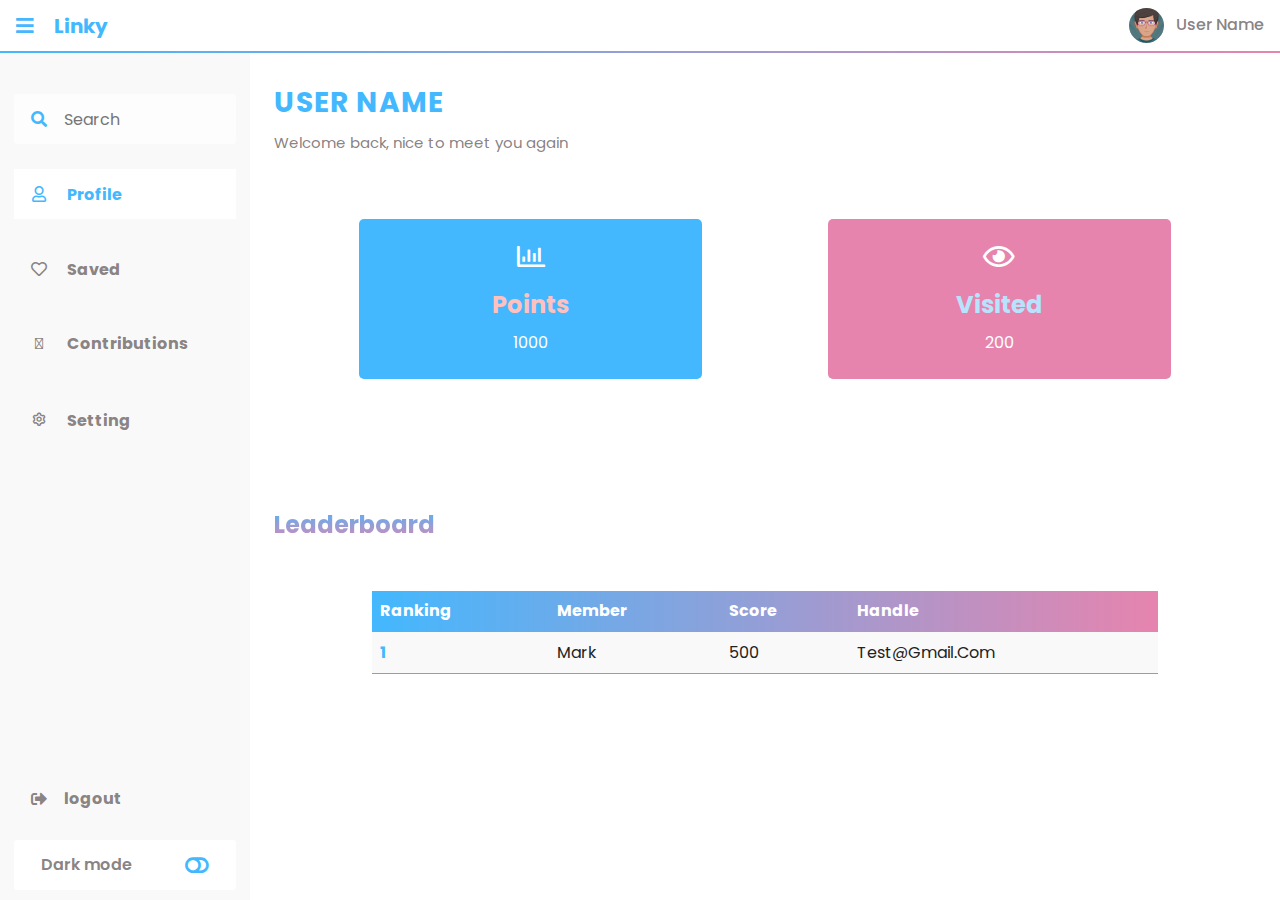
==== profile.html @ 5ecb812e "Add files via upload" ====
<!DOCTYPE html>
<html lang="en">

<!-- Required meta tags -->
<meta charset="UTF-8">
<meta http-equiv="X-UA-Compatible" content="IE=edge">
<meta name="viewport" content="width=device-width, initial-scale=1, shrink-to-fit=no">
<!------------>
<!-- BOXICONS -->
<link rel="icon" type="image/x" href="images/icon1.png">
<link rel="stylesheet" href="https://cdn.jsdelivr.net/npm/boxicons@latest/css/boxicons.min.css">
<!-------------->
<!-- Bootstrap CSS -->
<link rel="stylesheet" href="sass/bootstrap.min.css">
<link rel="stylesheet" href="https://pro.fontawesome.com/releases/v5.10.0/css/all.css"
    integrity="sha384-AYmEC3Yw5cVb3ZcuHtOA93w35dYTsvhLPVnYs9eStHfGJvOvKxVfELGroGkvsg+p" crossorigin="anonymous" />
<!---------------->
<!-- CSS & icons -->
<link rel="stylesheet" href="normalize.css" />
<link rel="stylesheet" href="https://use.fontawesome.com/releases/v5.7.2/css/all.css">
<link rel="stylesheet" href="sass/style/general.css" />

<link
    href="https://fonts.googleapis.com/css2?family=Oswald:wght@500;600;700&family=Poppins:ital,wght@0,300;0,400;0,500;0,600;0,700;0,800;0,900;1,200&display=swap"
    rel="stylesheet">
<link rel="icon" type="image/x-icon" href="assets/logo.png">


<!-------------->
<script src="https://code.jquery.com/jquery-3.3.1.slim.min.js"
    integrity="sha384-q8i/X+965DzO0rT7abK41JStQIAqVgRVzpbzo5smXKp4YfRvH+8abtTE1Pi6jizo"
    crossorigin="anonymous"></script>
<title>Linky</title>
</head>

<body>
    <!-- start nav section -->
    <nav class="nav position-fixed profle__nav" id="nav">
        <div class="container-fluid p-0 m-0">
            <nav class="navbar navbar-expand-lg  ">
                <div class="d-flex align-items-center  justify-content-between gap-4 w-100 px-3 position-relative">
                    <div class="nav__right">
                        <a class="fs-5 me-3">
                            <i class="fas fa-bars" id="btn" onclick="toggleSidebar()"></i>
                        </a>
                        <a class="navbar-brand" href="index.html">Linky</a>
                    </div>
                    <div class="profile-information">
                        <img src="assets/avatar.png" class="img-fluid me-2 profile-img " alt="profiel picture">
                        <span class="text-capitalize">User name</span>
                    </div>
                </div>
            </nav>
        </div>
    </nav>
    <!-- end nav section -->
    <!-- start sidebar section -->

    <aside class="sidebar position-fixed pt-md-4 ">

        <div class="sidebar__menu ">
            <ul class="sidebar__list list-unstyled">

                <li data-toggle="disabled">
                    <form class="d-flex justify-content-between align-items-center">
                        <input type="submit" class="fas" value="&#xf002;">
                        <input type="search" data-toggle="disabled" class="rounded-1 pe-3" placeholder="Search">
                    </form>
                </li>
                <li data-toggle="profile__user" class="active">
                    <a href="#">
                        <i class="far fa-user"></i>
                        <span class="links_name text-capitalize">Profile</span>
                    </a>
                </li>
                <li data-toggle="profile__saved">
                    <a href="#">
                        <i class="far fa-heart" data-toggle="profile__saved"></i>
                        <span class=" links_name text-capitalize">saved</span>

                    </a>
                </li>
                <!--  -->
                <li data-toggle="profile__contribution">
                    <a href="#">
                        <i class="fad fa-upload"></i>
                        <span class=" links_name text-capitalize">Contributions</span>
                    </a>
                </li>
                <!--  -->
                <!--  -->
                <li data-toggle="profile__setting">
                    <a href="#">
                        <i class=" bx bx-cog "></i>
                        <span class=" links_name text-capitalize">setting</span>
                    </a>
                </li>
                <!--  -->
            </ul>
            <div class="sidebar__bottom d-flex flex-column align-items-start gap-3">

                <a href="#">
                    <i class="fas fa-sign-out-alt"></i>
                    <span class="links_name">logout</span>
                </a>


                <button
                    class="d-flex justify-content-around rounded-1 align-items-center w-100 change-theme-button profile_change-theme">
                    <span class="links_name">Dark mode</span>
                    <i class=" change-theme fas fa-toggle-off"></i>
                </button>

            </div>
        </div>
    </aside>

    <!-- end sidebar section -->
    <!-- start profile section -->
    <div class="profile position-absolute pb-3">

        <div class="profile__container  container pt-3">
            <div class="container-fluid active  profile__user p-0 profile__content">
                <div class="container-fluid d-flex justify-content-between mb-5 align-items-center">
                    <!-- start welcome message -->
                    <div class="welcomeMessage col-12 mt-3">
                        <h2 class="text-uppercase fs-3">User Name</h2>
                        <p>Welcome back, nice to meet you again</p>
                    </div>
                    <!-- end welcome message -->
                </div>

                <!-- ========== start Dashboard ========== -->
                <div class="profile__point mb-5 mb-sm-0">
                    <div class="profile__point-container row gap-3">
                        <div class=" col-lg-4 col-sm-5 col-12 text-center p-4 ">
                            <i class="far fa-chart-bar mb-3 fs-3 icon"></i>
                            <h2 class="fs-4 text-capitalize">points</h2>
                            <span>1000</span>
                        </div>
                        <div class="col-lg-4 col-sm-5 col-12 text-center p-4 ">
                            <i class="far fa-eye mb-3 fs-3 icon"></i>
                            <h2 class="fs-4 text-capitalize">visited</h2>
                            <span>200</span>
                        </div>
                    </div>
                </div>
                <!-- ========== End Dashboard ========== -->

                <!-- ========== start Rate ========== -->
                <div class="container profile__rate">
                    <h3 class="text-capitalize fs-4 mb-md-5 mb-4 ">Leaderboard</h3>
                    <div class="row ">
                        <div class="table-responsive-sm">
                            <table class="table  ">
                                <thead>
                                    <tr>
                                        <th class="text-capitalize" scope="col">ranking</th>
                                        <th class="text-capitalize" scope="col">Member</th>
                                        <th class="text-capitalize" scope="col">score</th>
                                        <th class="text-capitalize" scope="col">Handle</th>
                                    </tr>
                                </thead>
                                <tbody>
                                    <tr>
                                        <th style="color:var(--gradient-1)" scope="row">1</th>
                                        <td>Mark</td>
                                        <td>500</td>
                                        <td>test@gmail.com</td>
                                    </tr>
                                </tbody>
                            </table>
                        </div>
                    </div>
                </div>
                <!-- ========== End Rate ========== -->

            </div>
            <!-- ========== start saved page ========== -->
            <div class="container  ms-lg-3 profile__saved  favorite profile__content">
                <div class="heading mb-5 mt-3">
                    <h2 class="text-capitalize m-auto">Saved items</h2>
                </div>
                <!-- ==== When user don't have saved items -->
                <div class="row">
                    <div class="empty-saved col-12 d-flex align-items-center ">

                        <p class="text-capitalize text-center ">
                            you don't have items yet
                        </p>

                    </div>
                </div>
                <!-- ==== When user don't have saved items -->
                <div class="row  gap-4">

                    <div class="saved p-4 col-lg-5  col-12">
                        <h3 class="text-capitalize fs-5 mb-3"> heading</h3>
                        <p class="mb-5">
                            Lorem ipsum dolor sit amet consectetur adipisicing elit.
                        </p>
                        <div class="saved__information  d-flex justify-content-between align-items-center">
                            <span class="saved__information-categroy"># categroy</span>
                            <span class="saved__information-date">12 /10</span>
                        </div>
                    </div>


                </div>
            </div>
            <!-- ========== end saved page ========== -->








            <!-- ========== start  Contribution ========== -->
            <div class="container  ms-lg-3 profile__contribution  contribution    profile__content">
                <div class="heading m-md-3 m-auto col-md-10">
                    <h2 class="text-capitalize me-auto">My Contributions</h2>
                    <h5 class="text-center m-5">Articles you tried to add</h5>
                    <div class="CntHeader row d-flex my-3 text-bold ">
                        <h5 class="ms-auto col-6">Title</h5>
                        <h5 class="col-6 text-end">Status</h5>
                        <hr>
                    </div>
                    <ul class="p-0 contribution__links ">
                        <li class="accepted d-flex"><span class="ms-0 col-6" title="3/11/2022">how to be a problem
                                solver</span> <span class="ms-auto text-end col-6"><i class="fas fa-eye mx-3"
                                    title="View"></i><span>Accepted</span></span>
                        </li>
                        <hr>
                        <li title="3/11/2022" class="pending d-flex"><span class="ms-0 col-6">how to be a problem
                                solver</span> <span class="ms-auto text-end col-6"><i title="Cancel"
                                    class="far fa-times-circle"></i><i title="Edit"
                                    class="far fa-edit mx-3"></i><span>Pending</span></span>
                        </li>
                        <hr>
                        <li title="3/11/2022" class="accepted d-flex"><span class="ms-0 col-6">how to be a problem
                                solver</span> <span class="ms-auto text-end col-6"><i class="fas fa-eye mx-3"
                                    title="View"></i><span>Accepted</span></span>
                        </li>
                        <hr>
                        <li title="3/11/2022" class="pending d-flex"><span class="ms-0 col-6">how to be a problem
                                solver</span> <span class="ms-auto text-end col-6"><i title="Cancel"
                                    class="far fa-times-circle"></i><i title="Edit"
                                    class="far fa-edit mx-3"></i><span>Pending</span></span>
                        </li>
                        <hr>
                        <li title="3/11/2022" class="accepted d-flex"><span class="ms-0 col-6">how to be a problem
                                solver</span> <span class="ms-auto text-end col-6"><i class="fas fa-eye mx-3"
                                    title="View"></i><span>Accepted</span></span>
                        </li>
                        <hr>
                        <li title="3/11/2022" class="rejected d-flex"><span class="ms-0 col-6">how to be a problem
                                solver</span> <span class="ms-auto text-end col-6 "><i title="Remove"
                                    class="fas fa-trash mx-3"></i>
                                <span>Rejected</span></span>
                        </li>
                        <hr>
                        <li title="3/11/2022" class="rejected d-flex"><span class="ms-0 col-6">how to be a problem
                                solver</span> <span class="ms-auto text-end col-6"><i title="Remove"
                                    class="fas fa-trash mx-3"></i><span>rejected</span></span>
                        </li>
                        <hr>
                        <li title="3/11/2022" class="accepted d-flex"><span class="ms-0 col-6">how to be a problem
                                solver</span> <span class="ms-auto text-end col-6 "><i class="fas fa-eye mx-3"
                                    title="View"></i><span>Accepted</span></span>
                        </li>
                        <hr>
                    </ul>
                </div>
            </div>
            <!-- End Contribution -->

            <!-- ========== start  setting ========== -->
            <div class="container  ms-lg-3 profile__setting    profile__content">
                <div class="heading mb-5 mt-3">
                    <h2 class="text-capitalize me-auto">Personal information </h2>
                </div>
                <form>
                    <div class="form-group row">
                        <div class="picture  col-3 m-auto">
                            <div class="avatar-upload">
                                <div class="avatar-edit">
                                    <input type='file' id="imageUpload" accept=".png, .jpg, .jpeg" />
                                    <label for="imageUpload"><i class='bx bx-pencil'></i></label>
                                </div>
                                <div class="avatar-preview">
                                    <div id="imagePreview"
                                        style="background-image: url('https://img.freepik.com/free-vector/illustration-user-avatar-icon_53876-5907.jpg?w=740&t=st=1665856654~exp=1665857254~hmac=ade438076f6559c62ef63be0ce32fb92218c83722f3312dad9f4a1a4588ba010');">
                                    </div>
                                </div>
                            </div>
                        </div>
                        <div class="info p-3 mt-3 p-md-5 mt-md-3">
                            <div class="form-group row m-2">
                                <div class="col-sm-9 m-auto">
                                    <input type="text" class="form-control" id="inputName" placeholder="Name" value="">
                                </div>
                            </div>
                            <div class="form-group row m-2">
                                <div class="col-sm-9 m-auto">
                                    <input type="text" class="form-control" id="staticEmail" placeholder="Email"
                                        value="">
                                </div>
                            </div>
                            <div class="form-group row m-2">
                                <div class="col-sm-9 m-auto">
                                    <input type="password" class="form-control" id="inputPassword"
                                        placeholder="Old Password" value="">
                                </div>
                            </div>
                            <div class="form-group row m-2">
                                <div class="col-sm-9 m-auto">
                                    <input type="password" class="form-control" id="inputPassword"
                                        placeholder="New Password" value="">
                                </div>
                            </div>
                            <div class="form-group row m-2">
                                <div class="col-sm-9 m-auto">
                                    <input type="password" class="form-control" id="inputPassword"
                                        placeholder="Confirm Password" value="">
                                </div>
                            </div>



                        </div>
                    </div>

                </form>
            </div>
            <!-- ========== end  setting ========== -->









        </div>

    </div>
    <!-- end profile section -->

    <!-- Optional JavaScript -->
    <script src="js/darkThem.js"></script>
    <script src="js/profile.js"></script>
    <!-- jQuery first, then Popper.js, then Bootstrap JS -->
    <script src="js/jquery-3.6.0.min.js"></script>
    <script src="js/bootstrap.min.js"></script>
    <script src="https://cdnjs.cloudflare.com/ajax/libs/popper.js/1.14.3/umd/popper.min.js"
        integrity="sha384-ZMP7rVo3mIykV+2+9J3UJ46jBk0WLaUAdn689aCwoqbBJiSnjAK/l8WvCWPIPm49"
        crossorigin="anonymous"></script>
</body>

</html>
---- sass/style/general.css ----
/*Google Fonts*/
@import url("https://fonts.googleapis.com/css2?family=Poppins:wght@300;400;500;700&display=swap");
/*variables*/
/*coolors*/
:root {
  --mainBgColor: #fff;
  --secondaryBgColor: #f9f9f9;
  --mainTextColor: #43b8fe;
  --gradient-1: #43b8fe;
  --gradient-2: #e684ae;
  --secondaryTextColor: #a7a6a7;
  --light-gray: #807878ee;
  --overlayBg: rgb(0 0 0/50%);
  --rate: #ebe8e8;
  --text-color: #222;
  --transperentMainBgColor: #ffffffa1;
}

.dark-theme {
  --mainBgColor: #18191a;
  --secondaryBgColor: #242526;
  --mainTextColor: #fff;
  --secondaryTextColor: #868e8d;
  --light-gray: #ccc;
  --overlayBg: rgb(0 0 0/80%);
  --rate: #3c3a3a;
  --text-color: #fff;
  --transperentMainBgColor: #18191a4d;
}

*,
::before,
::after {
  box-sizing: border-box;
  padding: 0;
  margin: 0;
}

body {
  padding: 0;
  margin: 0;
  overflow-x: hidden;
  font-family: "Poppins", sans-serif;
  background: var(--mainBgColor);
}

.form-control:focus {
  border-color: var(--mainTextColor);
}

.navbar-toggler:focus {
  box-shadow: none !important;
}

p {
  font-size: 15px;
}

img {
  cursor: pointer;
}

ul li {
  list-style: none;
}

a {
  font-weight: bold;
  text-decoration: none;
  color: var(--gradient-1);
}

h1,
h2,
h3,
h4,
h5 {
  font-weight: bold;
  text-transform: capitalize;
  line-height: 1.5;
}

h1 {
  font-size: 42px;
}

nav a,
nav i.nav-link a {
  color: var(--gradient-1);
  cursor: pointer;
}

nav a:hover,
nav i.nav-link a:hover {
  color: var(--gradient-1);
}

.nav-item a {
  color: var(--mainTextColor);
  cursor: pointer;
}

.nav-item a:hover {
  color: var(--mainTextColor);
}

.nav-link:focus,
.nav-link:hover {
  color: var(--mainTextColor);
}

.navbar-toggler-icon {
  color: var(--mainTextColor) !important;
}

/* SCROLL BAR */
::-webkit-scrollbar {
  width: 0.5rem;
  height: 0.5rem;
  border-radius: 0.5rem;
  background-color: var(--mainBgColor);
  -webkit-border-radius: 0.5rem;
  -moz-border-radius: 0.5rem;
  -ms-border-radius: 0.5rem;
  -o-border-radius: 0.5rem;
}
::-webkit-scrollbar-thumb {
  background: linear-gradient(to bottom, var(--gradient-1), var(--gradient-2));
  border-radius: 0.5rem;
  -webkit-border-radius: 0.5rem;
  -moz-border-radius: 0.5rem;
  -ms-border-radius: 0.5rem;
  -o-border-radius: 0.5rem;
}
::-webkit-scrollbar-thumb:horizontal {
  background: linear-gradient(to right, var(--gradient-1), var(--gradient-2));
}

.favorite .saved__information-categroy, .favorite .saved h3, .profile__rate h3, .sideBarParent .sideBar .btn-toggle[aria-expanded=true] i, .sideBarParent .sideBar a:hover, .articleContainer .article__bottom > h5 span, .articleContainer .article__bottom > h5, .articleContainer h2 {
  background: linear-gradient(var(--gradient-1), var(--gradient-2));
  background-clip: text;
  -webkit-background-clip: text;
  -webkit-text-fill-color: transparent;
}

input:focus {
  box-shadow: none !important;
}

p {
  line-height: 1.5;
}

.btn-outline-success {
  background: linear-gradient(to right, var(--gradient-1), var(--gradient-2));
  color: #fff;
  border: none;
  outline: none;
}

.change-theme-button {
  border: none;
  outline: none;
  background-color: transparent;
}
.change-theme-button i {
  color: var(--mainTextColor);
  font-size: 21px;
}

.sidebar .profile_change-theme {
  background-color: var(--mainBgColor);
  height: 50px;
}
.sidebar .profile_change-theme span {
  color: var(--light-gray);
  font-weight: 600;
}

.sidebar.close .profile_change-theme {
  background-color: transparent;
}

.btn,
.btn:focus {
  border: none;
  outline: none;
  box-shadow: none;
}

/* start top artice*/
.articleContainer {
  position: absolute;
  right: 0;
  background: var(--mainBgColor);
  width: calc(100% - 300px);
}
@media (max-width: 991px) {
  .articleContainer {
    position: relative;
    width: 100%;
  }
}
.articleContainer .article {
  background: var(--secondaryBgColor);
  width: 95%;
  margin: auto;
}
.articleContainer .article h4 {
  color: var(--mainTextColor);
}
.articleContainer .article a {
  color: var(--secondaryTextColor);
}
.articleContainer .article__description {
  color: var(--light-gray);
}
.articleContainer .article__bottom > h5 {
  font-weight: 600;
  font-size: 15px;
}
.articleContainer .article__bottom > h5 span {
  font-size: 13px;
}
.articleContainer .article__bottom .percent {
  position: relative;
  width: 60px;
  height: 60px;
}
.articleContainer .article__bottom .percent .dot {
  position: absolute;
  inset: 5px;
  z-index: 10;
  transition: 0.3s;
  -webkit-transition: 0.3s;
  -moz-transition: 0.3s;
  -ms-transition: 0.3s;
  -o-transition: 0.3s;
  transform: rotate(calc(3.6deg * var(--num)));
  -webkit-transform: rotate(calc(3.6deg * var(--num)));
  -moz-transform: rotate(calc(3.6deg * var(--num)));
  -ms-transform: rotate(calc(3.6deg * var(--num)));
  -o-transform: rotate(calc(3.6deg * var(--num)));
}
.articleContainer .article__bottom .percent .dot::before {
  content: "";
  position: absolute;
  top: -4px;
  left: 50%;
  transform: translateX(-50%);
  -webkit-transform: translateX(-50%);
  -moz-transform: translateX(-50%);
  -ms-transform: translateX(-50%);
  -o-transform: translateX(-50%);
  width: 8px;
  height: 8px;
  background-color: var(--gradient-2);
  border-radius: 50%;
  -webkit-border-radius: 50%;
  -moz-border-radius: 50%;
  -ms-border-radius: 50%;
  -o-border-radius: 50%;
  box-shadow: 0 0 10px var(--gradient-2);
}
.articleContainer .article__bottom .percent svg {
  position: relative;
  width: 60px;
  height: 60px;
  transform: rotate(270deg);
  -webkit-transform: rotate(270deg);
  -moz-transform: rotate(270deg);
  -ms-transform: rotate(270deg);
  -o-transform: rotate(270deg);
}
.articleContainer .article__bottom .percent svg circle {
  width: 100%;
  height: 100%;
  fill: transparent;
  stroke-width: 3;
  stroke: var(--rate);
  transform: translate(5px, 5px);
  -webkit-transform: translate(5px, 5px);
  -moz-transform: translate(5px, 5px);
  -ms-transform: translate(5px, 5px);
  -o-transform: translate(5px, 5px);
}
.articleContainer .article__bottom .percent svg circle:nth-child(2) {
  stroke: var(--gradient-2);
  transition: 0.3s;
  -webkit-transition: 0.3s;
  -moz-transition: 0.3s;
  -ms-transition: 0.3s;
  -o-transition: 0.3s;
  stroke-dasharray: 156;
  stroke-dashoffset: calc(156 - 156 * var(--num) / 100);
}
.articleContainer .article__bottom .percent .number {
  position: absolute;
  inset: 0;
}
.articleContainer .article__bottom .percent .number P {
  margin-bottom: 0;
  font-weight: bold;
  font-size: 14px;
  color: var(--mainTextColor);
}

/* end top artice*/
.navbar {
  background-color: var(--mainBgColor);
  width: 100%;
  z-index: 11111;
  transition: background 0.3s;
  -webkit-transition: background 0.3s;
  -moz-transition: background 0.3s;
  -ms-transition: background 0.3s;
  -o-transition: background 0.3s;
}
.navbar .signIn {
  color: var(--gradient-2);
}

.profle__nav {
  z-index: 300;
  width: 100%;
  position: relative;
}
.profle__nav::before {
  content: "";
  position: absolute;
  bottom: -2px;
  width: 100%;
  height: 2px;
  background: linear-gradient(to right, var(--gradient-1), var(--gradient-2));
}
.profle__nav .profile-information .profile-img {
  width: 35px;
  border-radius: 50%;
  -webkit-border-radius: 50%;
  -moz-border-radius: 50%;
  -ms-border-radius: 50%;
  -o-border-radius: 50%;
}
.profle__nav .profile-information span {
  color: var(--light-gray);
  font-weight: 500;
}

/* ========= Start landing ========= */
.landing {
  height: 100vh;
}
.landing__content {
  height: 100vh;
  width: calc(100% - 300px);
  right: 0;
  position: absolute;
  z-index: 100;
  display: flex;
  justify-content: center;
  align-items: center;
  background-position: bottom;
  background: linear-gradient(0deg, var(--overlayBg), var(--overlayBg)), url(../../assets/landing.jpg) no-repeat;
  background-size: cover;
  background-position: center;
}

/* ========= end landing ========= */
.search {
  margin: auto;
  color: var(--mainTextColor);
  width: 100%;
  position: relative;
  z-index: 99;
  text-align: center;
}
.search h1 {
  color: #fff;
}
.search h3 {
  font-size: 27px;
  font-weight: 600;
  color: #df86b2;
}
.search button {
  border: none;
  outline: none;
  background: linear-gradient(to right, var(--gradient-1), var(--gradient-2));
  color: #fff;
  position: absolute;
  right: -31px;
  top: 50%;
  transform: translatey(-50%);
  -webkit-transform: translatey(-50%);
  -moz-transform: translatey(-50%);
  -ms-transform: translatey(-50%);
  -o-transform: translatey(-50%);
  width: -webkit-fit-content;
  width: -moz-fit-content;
  width: fit-content;
  padding: 10px;
  border-radius: 3px;
  -webkit-border-radius: 3px;
  -moz-border-radius: 3px;
  -ms-border-radius: 3px;
  -o-border-radius: 3px;
}

.sideBarParent {
  position: relative;
  background-color: var(--secondaryBgColor);
  height: calc(100vh - 56px);
  z-index: 1111;
  position: fixed;
  width: 300px;
  max-width: 100%;
  top: 56px;
  left: 0;
  transition: 0.3s;
  -webkit-transition: 0.3s;
  -moz-transition: 0.3s;
  -ms-transition: 0.3s;
  -o-transition: 0.3s;
}
.sideBarParent .openDashbord {
  display: none;
  width: 30px;
  height: 30px;
  color: #fff;
  position: fixed;
  z-index: 101;
  background: linear-gradient(to right, var(--gradient-1), var(--gradient-2));
  top: 4px;
  right: -30px;
  justify-content: center;
  align-items: center;
  cursor: pointer;
  border: none;
  outline: none;
}
.sideBarParent .openDashbord i {
  color: #fff;
}
.sideBarParent .sideBar {
  width: 100%;
  height: 100%;
  overflow-y: auto;
}
.sideBarParent .sideBar a {
  color: var(--mainTextColor);
  text-transform: capitalize;
  width: 100%;
  text-align: left;
  padding-left: 0.5rem;
  transition: 0.2s all;
  -webkit-transition: 0.2s all;
  -moz-transition: 0.2s all;
  -ms-transition: 0.2s all;
  -o-transition: 0.2s all;
}
.sideBarParent .sideBar .btn-toggle-nav li {
  line-height: 3;
}
.sideBarParent .sideBar .link-dark.rounded {
  color: var(--secondaryTextColor);
  transition: none;
  -webkit-transition: none;
  -moz-transition: none;
  -ms-transition: none;
  -o-transition: none;
}
.sideBarParent .sideBar .link-dark.rounded:hover {
  background: var(--light-gray);
  background-clip: text;
  -webkit-background-clip: text;
  -webkit-text-fill-color: transparent;
}
.sideBarParent .sideBar .content {
  transition: none;
  -webkit-transition: none;
  -moz-transition: none;
  -ms-transition: none;
  -o-transition: none;
}
.sideBarParent .sideBar .content:hover {
  background: var(--mainTextColor);
  background-clip: text;
  -webkit-background-clip: text;
  -webkit-text-fill-color: transparent;
}
.sideBarParent .sideBar .btn-toggle i {
  transition: transform 0.35s ease;
  transform-origin: 0.5em 50%;
  -webkit-transition: transform 0.35s ease;
  -moz-transition: transform 0.35s ease;
  -ms-transition: transform 0.35s ease;
  -o-transition: transform 0.35s ease;
  background: var(--mainTextColor);
  background-clip: text;
  -webkit-background-clip: text;
  -webkit-text-fill-color: transparent;
}
.sideBarParent .sideBar .btn-toggle[aria-expanded=true] i {
  transform: rotate(90deg);
}

.searchResult {
  position: absolute;
  right: 0;
  top: 64px;
  min-height: 100vh;
  width: calc(100% - 300px);
  color: var(--mainTextColor);
  z-index: 99;
}
.searchResult h2.error {
  -webkit-text-fill-color: #eb3a4b;
}

.registration .form-container {
  min-height: calc(100vh - 64px);
  background: linear-gradient(0deg, rgba(0, 0, 0, 0.4), rgba(0, 0, 0, 0.4)), url(../../assets/landing.jpg) no-repeat;
  background-size: cover;
  background-position: bottom;
}
.registration .form-container .form {
  -o-border-image: linear-gradient(to right, #43b8fe, #e684ae) 30;
     border-image: linear-gradient(to right, #43b8fe, #e684ae) 30;
  box-shadow: radial-gradient(at 50% 0, black, transparent 70%), linear-gradient(0deg, black, transparent 50%) bottom;
  box-shadow: 0 0 6px 1px #43b8fe, 0 0 7px 2px #e684ae;
  box-shadow: 0 0 2px 2px #e684ae, 0 0 3px 2px #43b8fe;
  background: transparent;
}
.registration .controls a {
  text-align: center;
  transition: 0.3s;
  -webkit-transition: 0.3s;
  -moz-transition: 0.3s;
  -ms-transition: 0.3s;
  -o-transition: 0.3s;
}
.registration .controls a.active,
.registration .controls a {
  transition: 0.3s;
  -webkit-transition: 0.3s;
  -moz-transition: 0.3s;
  -ms-transition: 0.3s;
  -o-transition: 0.3s;
}
.registration .controls a.active,
.registration .controls a:hover {
  background: linear-gradient(to right, #e684ae, #e684ae);
}
.registration .controls a {
  border-top: 4px solid #e684ae !important;
}
.registration__input {
  background-color: transparent;
  border: none;
  border-bottom: 1px solid #e684ae;
  color: white;
  transition: 0.3s;
  -webkit-transition: 0.3s;
  -moz-transition: 0.3s;
  -ms-transition: 0.3s;
  -o-transition: 0.3s;
  padding: 0;
}
.registration .form-group {
  margin-bottom: 2rem;
}
.registration .form-control:focus {
  background-color: transparent;
  color: white;
}
.registration button[type=submit] {
  background: #e684ae;
}
.registration button[type=submit]:hover {
  background: #e684ae;
}
.registration input:focus ~ label,
.registration input:not([value=""]) ~ label {
  margin-bottom: 1.5rem;
  font-size: 13px;
  transition: 0.5s;
  color: white !important;
}

.sidebar {
  height: calc(100vh - 50px);
  width: 250px;
  background: var(--secondaryBgColor);
  top: 50px;
  left: 0;
  padding: 10px 14px;
  transition: 0.3s;
  -webkit-transition: 0.3s;
  -moz-transition: 0.3s;
  -ms-transition: 0.3s;
  -o-transition: 0.3s;
  z-index: 50;
}
.sidebar.close {
  width: 70px;
}
.sidebar.close .sidebar__logo {
  font-size: 20px;
  opacity: 0;
}
.sidebar.close i#btn {
  left: 50%;
}
.sidebar.close span {
  display: none;
}
.sidebar__menu {
  height: 100%;
  display: flex;
  flex-direction: column;
  justify-content: space-between;
}
.sidebar__list {
  margin-top: 20px;
}
.sidebar__list li {
  transition: 0.5s;
  -webkit-transition: 0.5s;
  -moz-transition: 0.5s;
  -ms-transition: 0.5s;
  -o-transition: 0.5s;
}
.sidebar__list li:hover {
  background-color: var(--mainBgColor);
}
.sidebar__list li:not(:first-of-type) {
  height: 50px;
  width: 100%;
  position: relative;
  margin-top: 10px;
  line-height: 50px;
  display: flex;
  align-items: center;
  margin-top: 25px;
}
.sidebar__list li:not(:first-of-type) i:hover {
  background-color: var(--mainBgColor);
  color: var(--gradient-1);
}
.sidebar__list li a {
  color: var(--light-gray);
  height: 100%;
  width: 100%;
  transition: color 0.5s;
  -webkit-transition: color 0.5s;
  -moz-transition: color 0.5s;
  -ms-transition: color 0.5s;
  -o-transition: color 0.5s;
}
.sidebar__list li a:hover {
  color: var(--gradient-1);
}
.sidebar__list li i {
  height: 50px;
  min-width: 50px;
  line-height: 50px;
  text-align: center;
}
.sidebar__list li i#btn {
  position: absolute;
  left: 90%;
  top: 6px;
  font-size: 20px;
  height: 50px;
  width: 50px;
  text-align: center;
  line-height: 50px;
  transform: translateX(-50%);
  -webkit-transform: translateX(-50%);
  -moz-transform: translateX(-50%);
  -ms-transform: translateX(-50%);
  -o-transform: translateX(-50%);
  cursor: pointer;
}
.sidebar__list li.active a, .sidebar__list li.active i {
  background-color: var(--mainBgColor);
  color: var(--gradient-1);
}
.sidebar__list form {
  height: 50px;
}
.sidebar__list form input[type=search] {
  position: relative;
  border: none;
  height: 100%;
  outline: none;
  width: 100%;
  padding: 5px 0 5px 50px;
  background-color: var(--transperentMainBgColor);
  color: var(--text-color);
  transition: background 0.3s;
  -webkit-transition: background 0.3s;
  -moz-transition: background 0.3s;
  -ms-transition: background 0.3s;
  -o-transition: background 0.3s;
}
.sidebar__list form input[type=search]:focus {
  background-color: var(--mainBgColor);
}
.sidebar__list form input[type=submit] {
  position: absolute;
  z-index: 1;
  background: none;
  border: none;
  width: 50px;
  color: var(--gradient-1);
}
.sidebar__bottom a {
  color: var(--light-gray);
  transition: 0.5s;
  -webkit-transition: 0.5s;
  -moz-transition: 0.5s;
  -ms-transition: 0.5s;
  -o-transition: 0.5s;
  width: 100%;
  height: 50px;
  display: flex;
  align-items: center;
}
.sidebar__bottom a i {
  width: 50px;
  display: flex;
  align-items: center;
  justify-content: center;
}
.sidebar__bottom a:hover {
  background-color: var(--mainBgColor);
  color: var(--gradient-1);
}

.profile {
  width: calc(100% - 250px);
  left: 250px;
  top: 50px;
  transition: 0.5s;
  -webkit-transition: 0.5s;
  -moz-transition: 0.5s;
  -ms-transition: 0.5s;
  -o-transition: 0.5s;
}
.profile .welcomeMessage h2,
.profile .profile__setting h2 {
  color: var(--gradient-1);
  letter-spacing: 1px;
}
.profile .welcomeMessage p,
.profile .profile__setting p {
  color: var(--light-gray);
}
.profile__point {
  min-height: 32vh;
}
.profile__point-container {
  justify-content: space-evenly;
}
.profile__point-container div:first-of-type {
  background: var(--gradient-1);
}
.profile__point-container div:first-of-type h2 {
  color: #ffc0c0;
}
.profile__point-container div:last-of-type {
  background: var(--gradient-2);
}
.profile__point-container div:last-of-type h2 {
  color: #b8e3fd;
}
.profile__point-container div {
  border-radius: 5px;
  -webkit-border-radius: 5px;
  -moz-border-radius: 5px;
  -ms-border-radius: 5px;
  -o-border-radius: 5px;
}
.profile__point-container div i {
  color: #fff;
}
.profile__point-container div span {
  color: #fff;
}
.profile__rate table {
  width: 100%;
  background-color: var(--secondaryBgColor);
}
.profile__rate table thead {
  background: linear-gradient(to right, var(--gradient-1), var(--gradient-2));
  color: #fff;
}
.profile__rate table thead tr {
  border-bottom: 2px solid transparent;
}
.profile__rate table tbody tr {
  border-bottom: 1px solid #43b8fe;
  transition: 0.2s;
  -webkit-transition: 0.2s;
  -moz-transition: 0.2s;
  -ms-transition: 0.2s;
  -o-transition: 0.2s;
  color: var(--text-color);
}
.profile__rate table tbody tr:hover {
  background-color: rgba(67, 184, 254, 0.0784313725);
}
.profile__rate table tbody tr th,
.profile__rate table tbody tr td {
  text-transform: capitalize;
}
.profile .profile__content {
  display: none;
  transition: 0.4s;
  -webkit-transition: 0.4s;
  -moz-transition: 0.4s;
  -ms-transition: 0.4s;
  -o-transition: 0.4s;
}
.profile .profile__content.active {
  display: block;
}
.profile .avatar-upload {
  position: relative;
  max-width: 205px;
}
.profile .picture {
  width: -webkit-fit-content;
  width: -moz-fit-content;
  width: fit-content;
}
.profile .avatar-upload .avatar-edit {
  position: absolute;
  right: 12px;
  z-index: 1;
  top: 10px;
}
.profile .avatar-upload .avatar-edit input {
  display: none;
}
.profile .avatar-upload .avatar-edit input + label {
  display: inline-block;
  width: 34px;
  height: 34px;
  margin-bottom: 0;
  border-radius: 100%;
  background: #FFFFFF;
  border: 1px solid transparent;
  box-shadow: 0px 2px 4px 0px rgba(0, 0, 0, 0.12);
  cursor: pointer;
  font-weight: normal;
  transition: all 0.2s ease-in-out;
  -webkit-transition: all 0.2s ease-in-out;
  -moz-transition: all 0.2s ease-in-out;
  -ms-transition: all 0.2s ease-in-out;
  -o-transition: all 0.2s ease-in-out;
  -webkit-border-radius: 100%;
  -moz-border-radius: 100%;
  -ms-border-radius: 100%;
  -o-border-radius: 100%;
}
.profile .avatar-upload .avatar-edit input + label:hover {
  background: #f1f1f1;
  border-color: #d6d6d6;
}
.profile .avatar-upload .avatar-edit input + label i {
  font-family: "FontAwesome";
  color: #757575;
  position: absolute;
  top: 10px;
  left: 0;
  right: 0;
  text-align: center;
  margin: auto;
}
.profile .avatar-upload .avatar-preview {
  width: 192px;
  height: 192px;
  position: relative;
  border-radius: 100%;
  border: 6px solid #daf0fd;
  box-shadow: 0px 4px 4px 0px rgba(233, 174, 199, 0.8235294118);
}

.avatar-upload .avatar-preview > div {
  width: 100%;
  height: 100%;
  border-radius: 100%;
  background-size: cover;
  background-repeat: no-repeat;
  background-position: center;
}

.sidebar.close ~ .profile {
  width: calc(100% - 70px);
  left: 70px;
}

/* start favorite section*/
.favorite .heading h2 {
  color: var(--mainTextColor);
  letter-spacing: 2px;
  width: -webkit-fit-content;
  width: -moz-fit-content;
  width: fit-content;
  position: relative;
}
.favorite .heading h2::before {
  content: "";
  position: absolute;
  width: 100%;
  bottom: -8px;
  left: 0;
  height: 2px;
  background-color: var(--gradient-1);
}
.favorite .heading h2::after {
  content: "";
  width: 15px;
  height: 15px;
  border-radius: 50%;
  -webkit-border-radius: 50%;
  -moz-border-radius: 50%;
  -ms-border-radius: 50%;
  -o-border-radius: 50%;
  position: absolute;
  left: 50%;
  bottom: -15px;
  transform: translateX(-50%);
  -webkit-transform: translateX(-50%);
  -moz-transform: translateX(-50%);
  -ms-transform: translateX(-50%);
  -o-transform: translateX(-50%);
  border: 1px solid var(--gradient-1);
  background-color: var(--mainBgColor);
}
.favorite .empty-saved p {
  color: var(--light-gray);
}
.favorite .saved {
  background-color: var(--secondaryBgColor);
  border-radius: 10px;
  -webkit-border-radius: 10px;
  -moz-border-radius: 10px;
  -ms-border-radius: 10px;
  -o-border-radius: 10px;
}
.favorite .saved p {
  color: var(--light-gray);
}
.favorite .saved__information-date {
  background-color: var(--gradient-1);
  color: #fff;
  padding: 5px;
  font-size: 13px;
  border-radius: 7px;
  -webkit-border-radius: 7px;
  -moz-border-radius: 7px;
  -ms-border-radius: 7px;
  -o-border-radius: 7px;
}

.profile .contribution h2 {
  color: var(--gradient-1);
}
.profile .contribution h5 {
  color: var(--gradient-2);
}
.profile .contribution .accepted {
  color: green;
}
.profile .contribution .rejected {
  color: red;
}
.profile .contribution .pending {
  color: rgb(255, 230, 0);
}
.profile .contribution i, .profile .contribution .contribution__links li {
  cursor: pointer;
}

@media (max-width: 991px) {
  .landing .landing__content,
.landing .searchResult {
    position: relative;
    width: 100%;
    z-index: 99;
  }
  .sideBarParent {
    transform: translateX(-100%);
    -webkit-transform: translateX(-100%);
    -moz-transform: translateX(-100%);
    -ms-transform: translateX(-100%);
    -o-transform: translateX(-100%);
    transition: 0.5s;
    -webkit-transition: 0.5s;
    -moz-transition: 0.5s;
    -ms-transition: 0.5s;
    -o-transition: 0.5s;
  }
  .sideBarParent.active {
    transform: translateX(0);
    -webkit-transform: translateX(0);
    -moz-transform: translateX(0);
    -ms-transform: translateX(0);
    -o-transform: translateX(0);
  }
  .sideBarParent .openDashbord {
    display: flex;
  }
  .searchResult li {
    width: 95%;
  }
}
@media (min-width: 992px) {
  .navbar form {
    flex-basis: 60%;
  }
  .profile__rate table {
    width: 80%;
    margin: auto;
  }
}
@media (max-width: 765px) {
  .searchResult h2 {
    width: 100% !important;
    padding-left: 20px;
  }
  /*profile*/
  .profile {
    width: 100%;
    left: 0;
    padding-bottom: 80px !important;
  }
  .profile__pic {
    width: 120px;
    height: 120px;
  }
  .profile__pic img {
    width: 120px;
  }
  .sidebar.close ~ .profile {
    width: 100%;
    left: 0;
  }
  #btn {
    display: none;
  }
  .sidebar {
    height: 74px;
    background: var(--secondaryBgColor);
    transform: unset;
    top: unset;
    bottom: 0;
    left: 50%;
    width: 300px;
    max-width: 100%;
    transform: translatex(-50%);
    -webkit-transform: translatex(-50%);
    -moz-transform: translatex(-50%);
    -ms-transform: translatex(-50%);
    -o-transform: translatex(-50%);
    display: flex;
    justify-content: center;
    border-top-left-radius: 5px;
    border-top-right-radius: 5px;
    z-index: 1000;
  }
  .sidebar__menu {
    flex-direction: row;
    justify-content: unset;
  }
  .sidebar__list {
    margin-top: unset;
    margin-bottom: 0;
    display: flex;
  }
  .sidebar__list li:not(:first-of-type) {
    height: -webkit-fit-content;
    height: -moz-fit-content;
    height: fit-content;
    width: -webkit-fit-content;
    width: -moz-fit-content;
    width: fit-content;
    line-height: unset;
    display: initial;
    margin-top: unset;
  }
  .sidebar__list li {
    height: 50px;
    margin-right: 1rem;
  }
  .sidebar__list li a span {
    display: none;
  }
  .sidebar__list li i {
    width: 50px;
    height: 50px;
    line-height: unset;
    min-width: unset;
    border-radius: unset;
    -webkit-border-radius: unset;
    -moz-border-radius: unset;
    -ms-border-radius: unset;
    -o-border-radius: unset;
    display: flex;
    justify-content: center;
    align-items: center;
  }
  .sidebar__list form {
    display: none !important;
  }
  .sidebar__bottom {
    flex-direction: row !important;
  }
  .sidebar__bottom a span,
.sidebar__bottom button span {
    display: none;
  }
  .sidebar__bottom .profile_change-theme {
    background-color: transparent;
  }
  .sidebar__bottom .profile_change-theme i {
    width: 50px;
  }
  .sidebar__bottom .profile_change-theme:hover {
    background-color: var(--mainBgColor);
  }
}
@media (min-width: 351px) and (max-width: 520px) {
  .search h1 {
    font-size: 35px;
  }
  .search h3 {
    font-size: 24px;
  }
}
@media (max-width: 350px) {
  .search h1 {
    font-size: 30px;
  }
  .search h3 {
    font-size: 22px;
  }
}/*# sourceMappingURL=general.css.map */
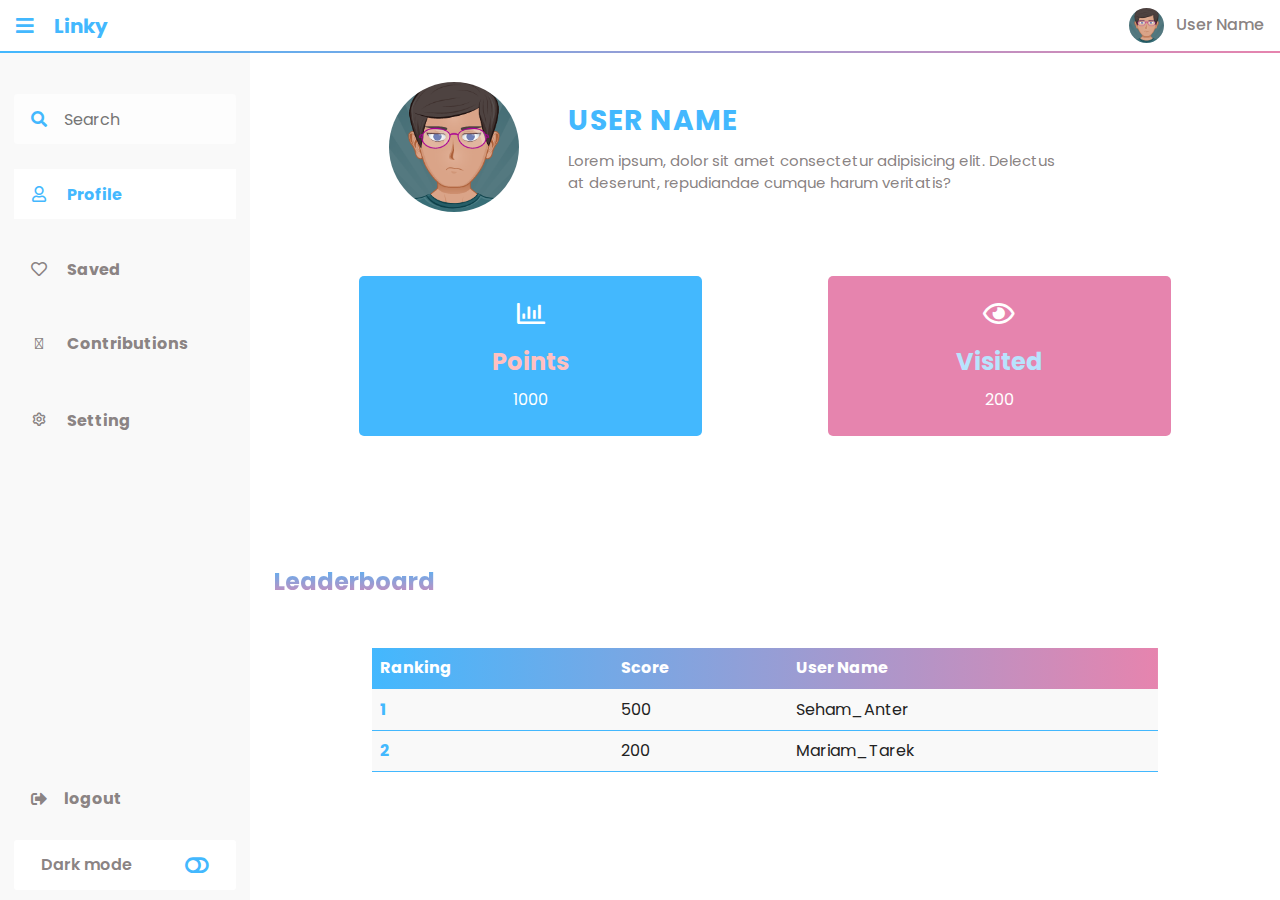
==== commit 78960be1: "updated" ====
--- a/profile.html
+++ b/profile.html
@@ -122,12 +122,20 @@
         <div class="profile__container  container pt-3">
             <div class="container-fluid active  profile__user p-0 profile__content">
                 <div class="container-fluid d-flex justify-content-between mb-5 align-items-center">
-                    <!-- start welcome message -->
-                    <div class="welcomeMessage col-12 mt-3">
-                        <h2 class="text-uppercase fs-3">User Name</h2>
-                        <p>Welcome back, nice to meet you again</p>
-                    </div>
-                    <!-- end welcome message -->
+                    <!-- start heading message -->
+                    <div
+                        class="profile_heading col-12 mt-3 d-flex justify-content-center flex-column flex-md-row text-center text-md-start align-items-center">
+                        <figure class="col-md-2 me-3 col-12 ">
+                            <img src="./assets/avatar.png" class="img-fluid" alt="personal img">
+                        </figure>
+                        <div class="profile_heading-details  col-md-9 col-lg-7 col-12">
+                            <h2 class="text-uppercase fs-3">User Name</h2>
+                            <p>Lorem ipsum, dolor sit amet consectetur adipisicing elit. Delectus at deserunt,
+                                repudiandae cumque harum veritatis?</p>
+                        </div>
+                    </div>
+
+                    <!-- end heading message -->
                 </div>
 
                 <!-- ========== start Dashboard ========== -->
@@ -156,17 +164,22 @@
                                 <thead>
                                     <tr>
                                         <th class="text-capitalize" scope="col">ranking</th>
-                                        <th class="text-capitalize" scope="col">Member</th>
                                         <th class="text-capitalize" scope="col">score</th>
-                                        <th class="text-capitalize" scope="col">Handle</th>
+                                        <th class="text-capitalize" scope="col">User name</th>
                                     </tr>
                                 </thead>
                                 <tbody>
                                     <tr>
                                         <th style="color:var(--gradient-1)" scope="row">1</th>
-                                        <td>Mark</td>
+
                                         <td>500</td>
-                                        <td>test@gmail.com</td>
+                                        <td>Seham_Anter</td>
+                                    </tr>
+                                    <tr>
+                                        <th style="color:var(--gradient-1)" scope="row">2</th>
+
+                                        <td>200</td>
+                                        <td>Mariam_Tarek</td>
                                     </tr>
                                 </tbody>
                             </table>
@@ -210,24 +223,17 @@
             </div>
             <!-- ========== end saved page ========== -->
 
-
-
-
-
-
-
-
             <!-- ========== start  Contribution ========== -->
             <div class="container  ms-lg-3 profile__contribution  contribution    profile__content">
                 <div class="heading m-md-3 m-auto col-md-10">
                     <h2 class="text-capitalize me-auto">My Contributions</h2>
-                    <h5 class="text-center m-5">Articles you tried to add</h5>
-                    <div class="CntHeader row d-flex my-3 text-bold ">
+
+                    <div class="CntHeader row d-flex mx-0 my-3 text-bold ">
                         <h5 class="ms-auto col-6">Title</h5>
                         <h5 class="col-6 text-end">Status</h5>
-                        <hr>
-                    </div>
-                    <ul class="p-0 contribution__links ">
+                    </div>
+                    <hr>
+                    <ul class="p-0  contribution__links ">
                         <li class="accepted d-flex"><span class="ms-0 col-6" title="3/11/2022">how to be a problem
                                 solver</span> <span class="ms-auto text-end col-6"><i class="fas fa-eye mx-3"
                                     title="View"></i><span>Accepted</span></span>
@@ -296,7 +302,7 @@
                                 </div>
                             </div>
                         </div>
-                        <div class="info p-3 mt-3 p-md-5 mt-md-3">
+                        <div class="info p-3 mt-3 p-md-5 mt-md-3 formProfile">
                             <div class="form-group row m-2">
                                 <div class="col-sm-9 m-auto">
                                     <input type="text" class="form-control" id="inputName" placeholder="Name" value="">
@@ -335,15 +341,6 @@
                 </form>
             </div>
             <!-- ========== end  setting ========== -->
-
-
-
-
-
-
-
-
-
         </div>
 
     </div>
